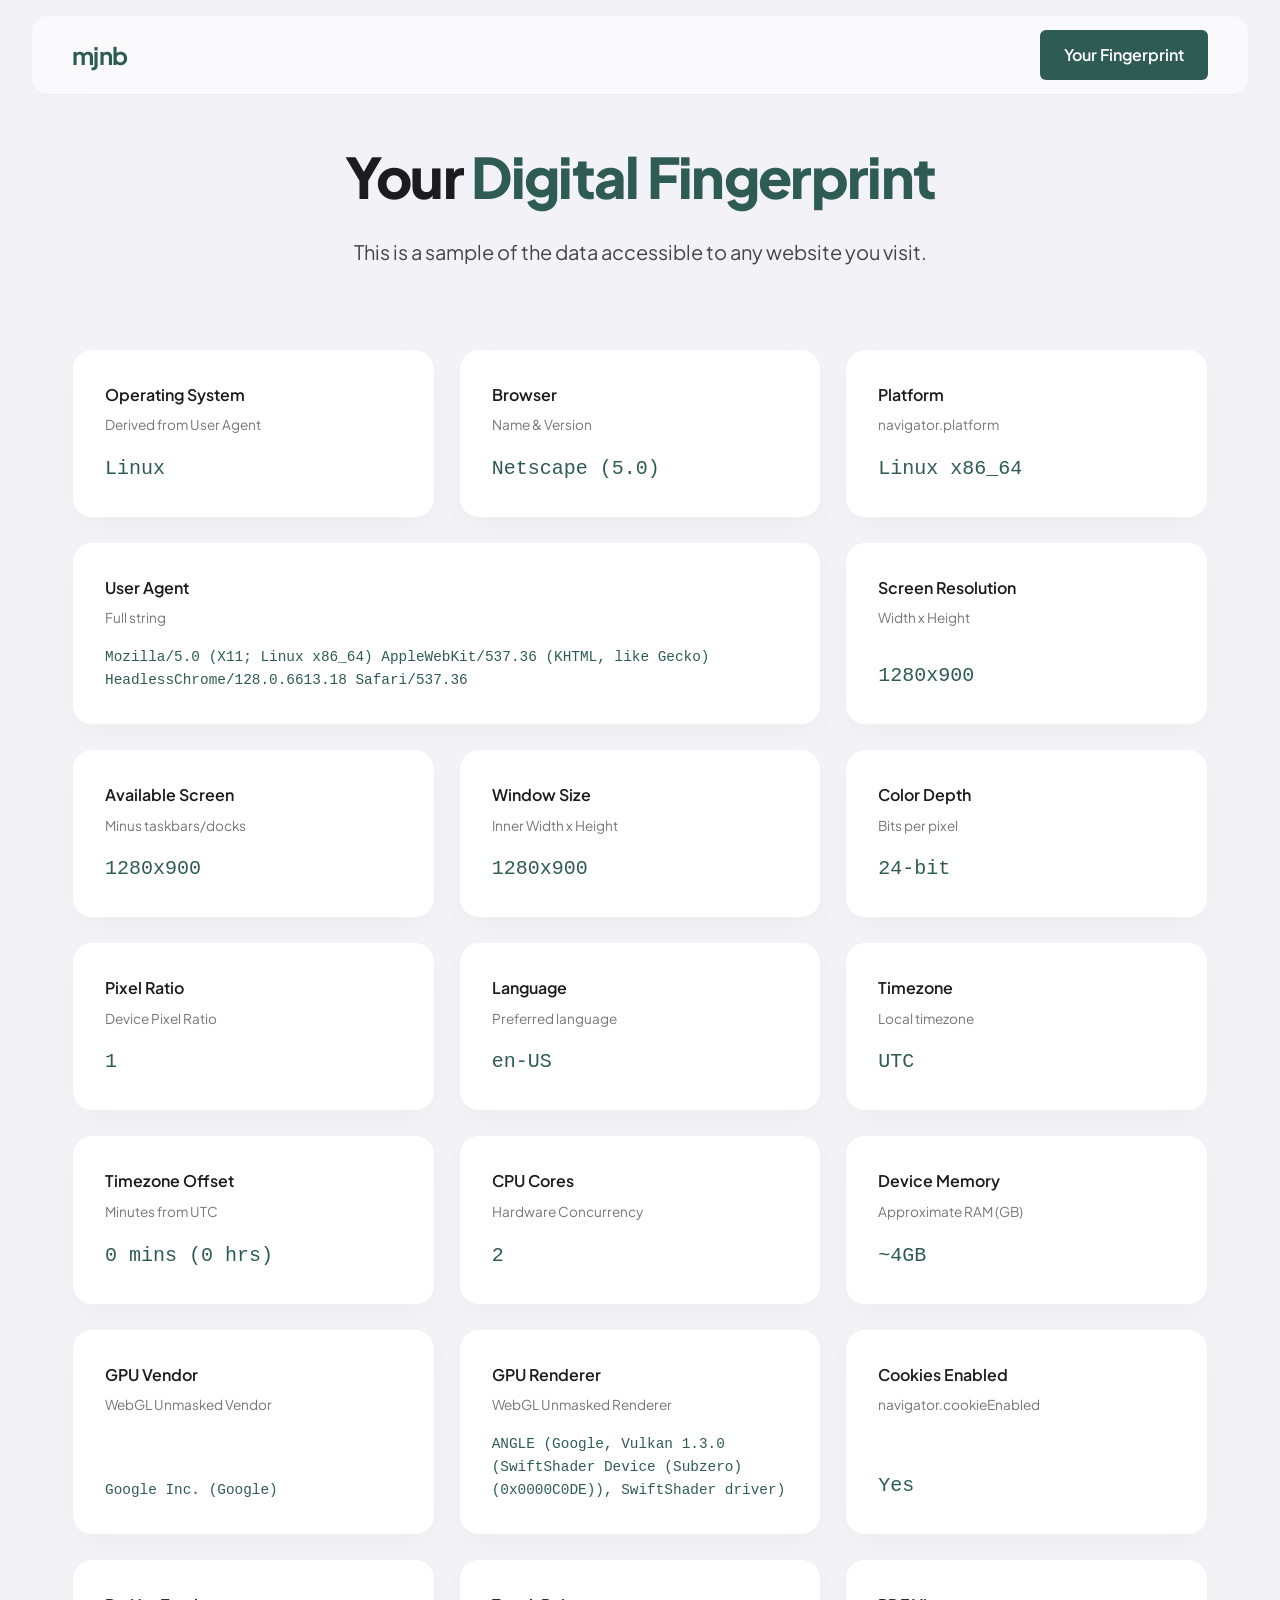
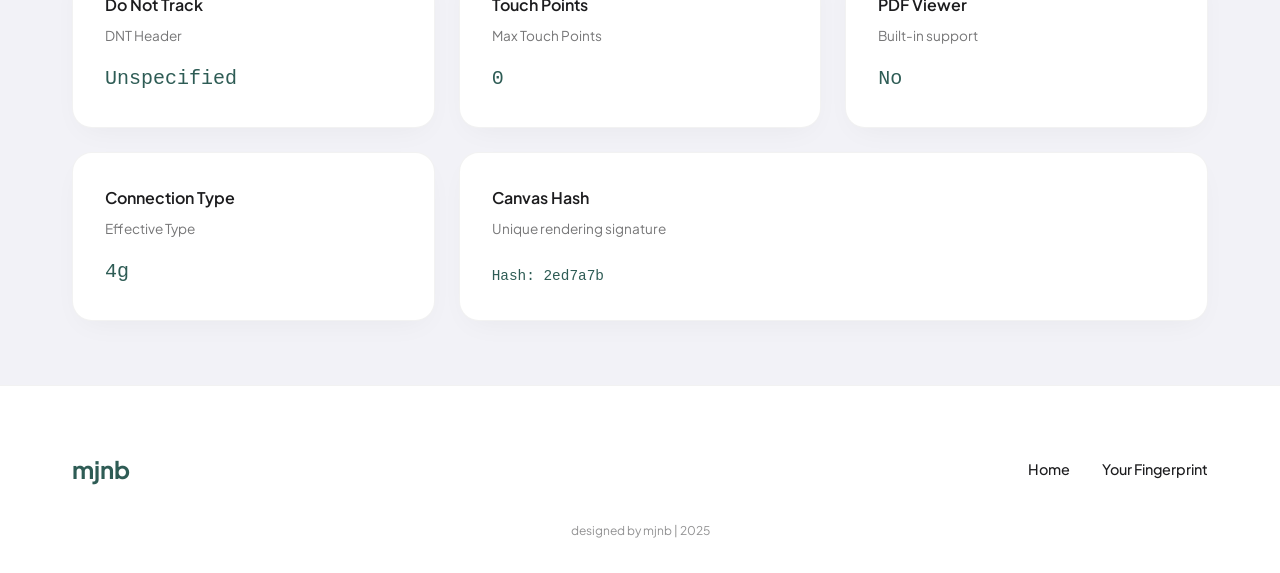
==== fingerprint.html @ 1ca8e342 "Add files via upload" ====
<!DOCTYPE html>
<html lang="en">

<head>
    <meta charset="UTF-8">
    <meta name="viewport" content="width=device-width, initial-scale=1.0">
    <title>mjnb fingerprinting | Your Fingerprint</title>
    <meta name="description" content="See what data your browser reveals to websites.">
    <link rel="preconnect" href="https://fonts.googleapis.com">
    <link rel="preconnect" href="https://fonts.gstatic.com" crossorigin>
    <link href="https://fonts.googleapis.com/css2?family=Plus+Jakarta+Sans:wght@300;400;500;600;700&display=swap"
        rel="stylesheet">
    <link rel="stylesheet" href="css/style.css">
</head>

<body>
    <header class="app-header">
        <div class="container">
            <a href="index.html" class="logo-link">
                <h1 class="logo">mjnb</h1>
            </a>
            <nav>
                <a href="fingerprint.html" class="btn btn-primary">Your Fingerprint</a>
            </nav>
        </div>
    </header>

    <main>
        <section class="hero small-hero">
            <div class="container">
                <h2 class="hero-title">Your <span class="gradient-text">Digital Fingerprint</span></h2>
                <p class="hero-subtitle">This is a sample of the data accessible to any website you visit.</p>
            </div>
        </section>

        <section class="dashboard-grid container">
            <!-- Identity & System -->
            <div class="data-card">
                <div class="card-front">
                    <div class="card-header">
                        <span class="card-label">Operating System</span>
                        <span class="card-info">Derived from User Agent</span>
                    </div>
                    <div class="card-value" id="os-val">Loading...</div>
                </div>
                <div class="card-back">
                    <p class="card-explanation">The software that manages your computer's hardware and resources.</p>
                </div>
            </div>
            <div class="data-card">
                <div class="card-front">
                    <div class="card-header">
                        <span class="card-label">Browser</span>
                        <span class="card-info">Name & Version</span>
                    </div>
                    <div class="card-value" id="browser-val">Loading...</div>
                </div>
                <div class="card-back">
                    <p class="card-explanation">The application you are using to access the internet.</p>
                </div>
            </div>
            <div class="data-card">
                <div class="card-front">
                    <div class="card-header">
                        <span class="card-label">Platform</span>
                        <span class="card-info">navigator.platform</span>
                    </div>
                    <div class="card-value" id="platform-val">Loading...</div>
                </div>
                <div class="card-back">
                    <p class="card-explanation">The underlying platform the browser is running on.</p>
                </div>
            </div>
            <div class="data-card" style="grid-column: span 2;">
                <div class="card-front">
                    <div class="card-header">
                        <span class="card-label">User Agent</span>
                        <span class="card-info">Full string</span>
                    </div>
                    <div class="card-value small" id="ua-val">Loading...</div>
                </div>
                <div class="card-back">
                    <p class="card-explanation">A string identifying your browser and operating system to websites.</p>
                </div>
            </div>

            <!-- Screen & Window -->
            <div class="data-card">
                <div class="card-front">
                    <div class="card-header">
                        <span class="card-label">Screen Resolution</span>
                        <span class="card-info">Width x Height</span>
                    </div>
                    <div class="card-value" id="res-val">Loading...</div>
                </div>
                <div class="card-back">
                    <p class="card-explanation">The total number of pixels on your screen.</p>
                </div>
            </div>
            <div class="data-card">
                <div class="card-front">
                    <div class="card-header">
                        <span class="card-label">Available Screen</span>
                        <span class="card-info">Minus taskbars/docks</span>
                    </div>
                    <div class="card-value" id="avail-res-val">Loading...</div>
                </div>
                <div class="card-back">
                    <p class="card-explanation">The screen space available for windows (excluding taskbars).</p>
                </div>
            </div>
            <div class="data-card">
                <div class="card-front">
                    <div class="card-header">
                        <span class="card-label">Window Size</span>
                        <span class="card-info">Inner Width x Height</span>
                    </div>
                    <div class="card-value" id="win-size-val">Loading...</div>
                </div>
                <div class="card-back">
                    <p class="card-explanation">The current size of your browser window.</p>
                </div>
            </div>
            <div class="data-card">
                <div class="card-front">
                    <div class="card-header">
                        <span class="card-label">Color Depth</span>
                        <span class="card-info">Bits per pixel</span>
                    </div>
                    <div class="card-value" id="color-depth-val">Loading...</div>
                </div>
                <div class="card-back">
                    <p class="card-explanation">The number of bits used to indicate the color of a single pixel.</p>
                </div>
            </div>
            <div class="data-card">
                <div class="card-front">
                    <div class="card-header">
                        <span class="card-label">Pixel Ratio</span>
                        <span class="card-info">Device Pixel Ratio</span>
                    </div>
                    <div class="card-value" id="pixel-ratio-val">Loading...</div>
                </div>
                <div class="card-back">
                    <p class="card-explanation">The ratio between physical pixels and logical CSS pixels.</p>
                </div>
            </div>

            <!-- Locale & Time -->
            <div class="data-card">
                <div class="card-front">
                    <div class="card-header">
                        <span class="card-label">Language</span>
                        <span class="card-info">Preferred language</span>
                    </div>
                    <div class="card-value" id="lang-val">Loading...</div>
                </div>
                <div class="card-back">
                    <p class="card-explanation">Your preferred language setting for web content.</p>
                </div>
            </div>
            <div class="data-card">
                <div class="card-front">
                    <div class="card-header">
                        <span class="card-label">Timezone</span>
                        <span class="card-info">Local timezone</span>
                    </div>
                    <div class="card-value" id="timezone-val">Loading...</div>
                </div>
                <div class="card-back">
                    <p class="card-explanation">Your local time zone setting.</p>
                </div>
            </div>
            <div class="data-card">
                <div class="card-front">
                    <div class="card-header">
                        <span class="card-label">Timezone Offset</span>
                        <span class="card-info">Minutes from UTC</span>
                    </div>
                    <div class="card-value" id="timezone-offset-val">Loading...</div>
                </div>
                <div class="card-back">
                    <p class="card-explanation">The difference in minutes between your time and UTC.</p>
                </div>
            </div>

            <!-- Hardware & Graphics -->
            <div class="data-card">
                <div class="card-front">
                    <div class="card-header">
                        <span class="card-label">CPU Cores</span>
                        <span class="card-info">Hardware Concurrency</span>
                    </div>
                    <div class="card-value" id="cores-val">Loading...</div>
                </div>
                <div class="card-back">
                    <p class="card-explanation">The number of logical processors available on your device.</p>
                </div>
            </div>
            <div class="data-card">
                <div class="card-front">
                    <div class="card-header">
                        <span class="card-label">Device Memory</span>
                        <span class="card-info">Approximate RAM (GB)</span>
                    </div>
                    <div class="card-value" id="mem-val">Loading...</div>
                </div>
                <div class="card-back">
                    <p class="card-explanation">The approximate amount of RAM on your device.</p>
                </div>
            </div>
            <div class="data-card">
                <div class="card-front">
                    <div class="card-header">
                        <span class="card-label">GPU Vendor</span>
                        <span class="card-info">WebGL Unmasked Vendor</span>
                    </div>
                    <div class="card-value small" id="gpu-vendor-val">Loading...</div>
                </div>
                <div class="card-back">
                    <p class="card-explanation">The manufacturer of your graphics card.</p>
                </div>
            </div>
            <div class="data-card">
                <div class="card-front">
                    <div class="card-header">
                        <span class="card-label">GPU Renderer</span>
                        <span class="card-info">WebGL Unmasked Renderer</span>
                    </div>
                    <div class="card-value small" id="gpu-renderer-val">Loading...</div>
                </div>
                <div class="card-back">
                    <p class="card-explanation">The specific model of your graphics card.</p>
                </div>
            </div>

            <!-- Browser Features -->
            <div class="data-card">
                <div class="card-front">
                    <div class="card-header">
                        <span class="card-label">Cookies Enabled</span>
                        <span class="card-info">navigator.cookieEnabled</span>
                    </div>
                    <div class="card-value" id="cookies-val">Loading...</div>
                </div>
                <div class="card-back">
                    <p class="card-explanation">Whether your browser allows websites to save small data files.</p>
                </div>
            </div>
            <div class="data-card">
                <div class="card-front">
                    <div class="card-header">
                        <span class="card-label">Do Not Track</span>
                        <span class="card-info">DNT Header</span>
                    </div>
                    <div class="card-value" id="dnt-val">Loading...</div>
                </div>
                <div class="card-back">
                    <p class="card-explanation">A request to websites not to track your browsing activities.</p>
                </div>
            </div>
            <div class="data-card">
                <div class="card-front">
                    <div class="card-header">
                        <span class="card-label">Touch Points</span>
                        <span class="card-info">Max Touch Points</span>
                    </div>
                    <div class="card-value" id="touch-val">Loading...</div>
                </div>
                <div class="card-back">
                    <p class="card-explanation">The maximum number of simultaneous touch points supported.</p>
                </div>
            </div>
            <div class="data-card">
                <div class="card-front">
                    <div class="card-header">
                        <span class="card-label">PDF Viewer</span>
                        <span class="card-info">Built-in support</span>
                    </div>
                    <div class="card-value" id="pdf-val">Loading...</div>
                </div>
                <div class="card-back">
                    <p class="card-explanation">Whether your browser has built-in PDF viewing capability.</p>
                </div>
            </div>

            <!-- Connection -->
            <div class="data-card">
                <div class="card-front">
                    <div class="card-header">
                        <span class="card-label">Connection Type</span>
                        <span class="card-info">Effective Type</span>
                    </div>
                    <div class="card-value" id="connection-val">Loading...</div>
                </div>
                <div class="card-back">
                    <p class="card-explanation">The estimated effective connection type (e.g., 4G).</p>
                </div>
            </div>

            <!-- Advanced -->
            <div class="data-card" style="grid-column: span 2;">
                <div class="card-front">
                    <div class="card-header">
                        <span class="card-label">Canvas Hash</span>
                        <span class="card-info">Unique rendering signature</span>
                    </div>
                    <div class="card-value small" id="canvas-val">Loading...</div>
                    <canvas id="fingerprint-canvas" style="display:none;"></canvas>
                </div>
                <div class="card-back">
                    <p class="card-explanation">A unique signature generated by how your browser renders graphics.</p>
                </div>
            </div>
        </section>
    </main>

    <footer class="app-footer">
        <div class="container">
            <div class="footer-content">
                <a href="index.html" class="footer-logo">mjnb</a>
                <div class="footer-links">
                    <a href="index.html" class="footer-link">Home</a>
                    <a href="fingerprint.html" class="footer-link">Your Fingerprint</a>
                </div>
            </div>
            <div class="footer-copyright">
                <p>designed by mjnb | 2025</p>
            </div>
        </div>
    </footer>

    <script src="js/script.js"></script>
    <script src="js/fingerprint.js"></script>
</body>

</html>
---- css/style.css ----
@import url('https://fonts.googleapis.com/css2?family=Plus+Jakarta+Sans:wght@300;400;500;600;700&display=swap');

:root {
    --bg-color: #f2f2f7;
    /* Neutral blended background */
    --text-color: #1c1c1e;
    /* Neutral dark text */
    --primary-color: #2e5c55;
    /* Dark Green */
    --primary-hover: #224540;
    /* Darker Green for hover */
    --secondary-color: #4a9ea6;
    /* Teal */
    --accent-color: #8ac5ff;
    /* Light Blue */
    --highlight-color: #f5d061;
    /* Soft Gold (keeping for existing highlights if needed) */
    --secondary-bg: #ffffff;
    /* White for cards */
    --accent-gradient: linear-gradient(135deg, #2e5c55 0%, #4a9ea6 100%);
    --font-family: 'Plus Jakarta Sans', -apple-system, BlinkMacSystemFont, sans-serif;
    --transition-speed: 0.4s;
    --card-shadow: 0 10px 30px -10px rgba(0, 0, 0, 0.05);
    --border-color: rgba(0, 0, 0, 0.05);
    --container-width: 1200px;
}

* {
    margin: 0;
    padding: 0;
    box-sizing: border-box;
}

body {
    font-family: var(--font-family);
    background-color: var(--bg-color);
    color: var(--text-color);
    line-height: 1.6;
    transition: background-color var(--transition-speed), color var(--transition-speed);
    -webkit-font-smoothing: antialiased;
}

.container {
    max-width: var(--container-width);
    margin: 0 auto;
    padding: 0 2rem;
}

/* Typography */
h1,
h2,
h3,
h4,
h5,
h6 {
    letter-spacing: -0.02em;
    color: var(--text-color);
}

p {
    color: var(--text-color);
    opacity: 0.8;
    font-size: 1.125rem;
    line-height: 1.7;
}

/* Header */
.app-header {
    padding: 0.9rem 0;
    /* Reduced to 60% of 1.5rem */
    position: sticky;
    top: 1rem;
    /* Stick with a gap from the top */
    background-color: rgba(255, 255, 255, 0.6);
    /* More transparent */
    backdrop-filter: blur(20px);
    /* Stronger blur */
    -webkit-backdrop-filter: blur(20px);
    z-index: 100;
    border-bottom: 1px solid rgba(0, 0, 0, 0.05);
    margin: 0 2rem;
    /* Side spacing */
    border-radius: 16px;
    /* Rounded corners */
    width: auto;
    /* Allow margins to take effect */
}

.app-header .container {
    display: flex;
    justify-content: space-between;
    align-items: center;
}

.logo {
    font-size: 1.5rem;
    font-weight: 700;
    color: var(--primary-color);
    letter-spacing: -0.03em;
}

.footer-copyright {
    text-align: center;
    opacity: 0.6;
}

.footer-copyright p {
    font-size: 0.75rem;
    /* Explicitly override global p size */
    margin: 0;
    /* Remove default margin if any */
}

.logo-link {
    text-decoration: none;
    /* Remove underline from logo link */
}

/* Buttons */
.icon-btn {
    background: none;
    border: none;
    cursor: pointer;
    color: var(--text-color);
    padding: 0.5rem;
    border-radius: 50%;
    transition: background-color var(--transition-speed);
    display: flex;
    align-items: center;
    justify-content: center;
}

.icon-btn:hover {
    background-color: var(--border-color);
}

.btn {
    padding: 0.75rem 1.5rem;
    border-radius: 6px;
    font-weight: 600;
    cursor: pointer;
    transition: all 0.3s ease;
    /* Smoother transition for hover effects */
    border: none;
    font-size: 1rem;
    text-decoration: none;
    display: inline-block;
}

.btn-primary {
    background-color: var(--primary-color);
    color: #ffffff;
    /* Ensure high contrast */
}

.btn-primary:hover {
    background-color: #3a726a;
    /* Lighter/more saturated green */
    transform: translateY(-2px);
    box-shadow: 0 4px 12px rgba(46, 92, 85, 0.3);
    /* Colored shadow */
}

.btn-secondary {
    background-color: transparent;
    color: var(--text-color);
    border: 1px solid var(--border-color);
    margin-left: 1rem;
}

.btn-secondary:hover {
    background-color: var(--border-color);
    transform: translateY(-2px);
}

/* Hero Section */
.hero {
    padding: 8rem 0 6rem;
    text-align: center;
}

.hero-title {
    font-size: 3.5rem;
    font-weight: 800;
    line-height: 1.2;
    margin-bottom: 1.5rem;
    letter-spacing: -0.03em;
}

.gradient-text {
    color: var(--primary-color);
    background: none;
    -webkit-text-fill-color: initial;
}

.hero-subtitle {
    font-size: 1.25rem;
    color: var(--text-color);
    opacity: 0.8;
    max-width: 600px;
    margin: 0 auto 3rem;
}

/* Section Blocks */
/* Alternating Sections */
.alternating-section {
    display: flex;
    align-items: center;
    gap: 4rem;
    padding: 6rem 0;
    border-bottom: 1px solid var(--border-color);
}

.alternating-section:last-child {
    border-bottom: none;
}

.alternating-section:nth-child(even) {
    flex-direction: row-reverse;
}

.section-content {
    flex: 1;
}

.section-image {
    flex: 1;
    border-radius: 24px;
    overflow: hidden;
    box-shadow: var(--card-shadow);
    aspect-ratio: 16/10;
    background: var(--secondary-bg);
    display: flex;
    align-items: center;
    justify-content: center;
    position: relative;
}

/* Image Placeholder Gradient */
.section-image::before {
    content: '';
    position: absolute;
    top: 0;
    left: 0;
    width: 100%;
    height: 100%;
    background: linear-gradient(135deg, rgba(46, 92, 85, 0.05) 0%, rgba(74, 158, 166, 0.05) 100%);
    z-index: 1;
}

.section-image img {
    width: 100%;
    height: 100%;
    object-fit: cover;
    transition: transform 0.6s ease;
    z-index: 2;
    /* Ensure image is above gradient */
}

.section-image:hover img {
    transform: scale(1.05);
}

.section-block h3 {
    font-size: 2.5rem;
    margin-bottom: 1rem;
    font-weight: 700;
    color: var(--text-color);
}

.section-block p {
    font-size: 1.25rem;
    opacity: 0.8;
    max-width: 100%;
}

@media (max-width: 900px) {
    .alternating-section {
        flex-direction: column !important;
        text-align: center;
        gap: 2rem;
    }

    .section-image {
        width: 100%;
    }
}

/* Dashboard Styles */
.small-hero {
    padding: 4rem 0 2rem;
}

/* Dashboard Grid */
.dashboard-grid {
    display: grid;
    grid-template-columns: repeat(auto-fill, minmax(300px, 1fr));
    gap: 1.5rem;
    padding-bottom: 4rem;
}

.data-card {
    background-color: var(--secondary-bg);
    padding: 2rem;
    border-radius: 20px;
    box-shadow: var(--card-shadow);
    border: 1px solid var(--border-color);
    transition: transform var(--transition-speed), box-shadow var(--transition-speed);
    display: grid;
    /* Changed to grid for stacking */
    height: 100%;
    position: relative;
}

.card-front,
.card-back {
    grid-area: 1 / 1;
    /* Stack on top of each other */
    transition: opacity 0.4s ease;
    width: 100%;
    height: 100%;
}

.card-front {
    display: flex;
    flex-direction: column;
    justify-content: space-between;
    opacity: 1;
}

.card-back {
    opacity: 0;
    display: flex;
    align-items: center;
    justify-content: center;
    text-align: center;
    pointer-events: none;
    /* Let clicks pass through if needed, though grid handles it */
}

.data-card:hover .card-front {
    opacity: 0;
}

.data-card:hover .card-back {
    opacity: 1;
}

.card-explanation {
    font-size: 1rem;
    color: var(--text-color);
    line-height: 1.5;
    font-weight: 500;
}

.data-card:hover {
    transform: translateY(-5px);
    box-shadow: 0 20px 40px -10px rgba(0, 0, 0, 0.1);
}

.card-header {
    margin-bottom: 1rem;
}

.card-label {
    font-size: 1rem;
    font-weight: 600;
    color: var(--text-color);
    display: block;
    margin-bottom: 0.25rem;
}

.card-info {
    font-size: 0.85rem;
    opacity: 0.6;
    font-weight: 400;
}

.card-value {
    font-family: 'SF Mono', 'Menlo', monospace;
    font-size: 1.25rem;
    color: var(--primary-color);
    font-weight: 500;
    word-break: break-word;
}

/* Helper for long values */
.card-value.small {
    font-size: 0.9rem;
}

/* Footer */
.app-footer {
    padding: 4rem 0 2rem;
    background-color: var(--secondary-bg);
    border-top: 1px solid var(--border-color);
    font-size: 0.9rem;
}

.footer-content {
    display: flex;
    justify-content: space-between;
    align-items: center;
    margin-bottom: 2rem;
}

.footer-logo {
    font-size: 1.5rem;
    font-weight: 700;
    color: var(--primary-color);
    text-decoration: none;
}

.footer-links {
    display: flex;
    gap: 2rem;
}

.footer-link {
    color: var(--text-color);
    text-decoration: none;
    font-weight: 500;
    transition: color 0.2s ease;
}

.footer-link:hover {
    color: var(--primary-color);
}

.footer-copyright {
    text-align: center;
    opacity: 0.6;
    font-size: 0.5rem;
}

.logo-link {
    text-decoration: none;
}
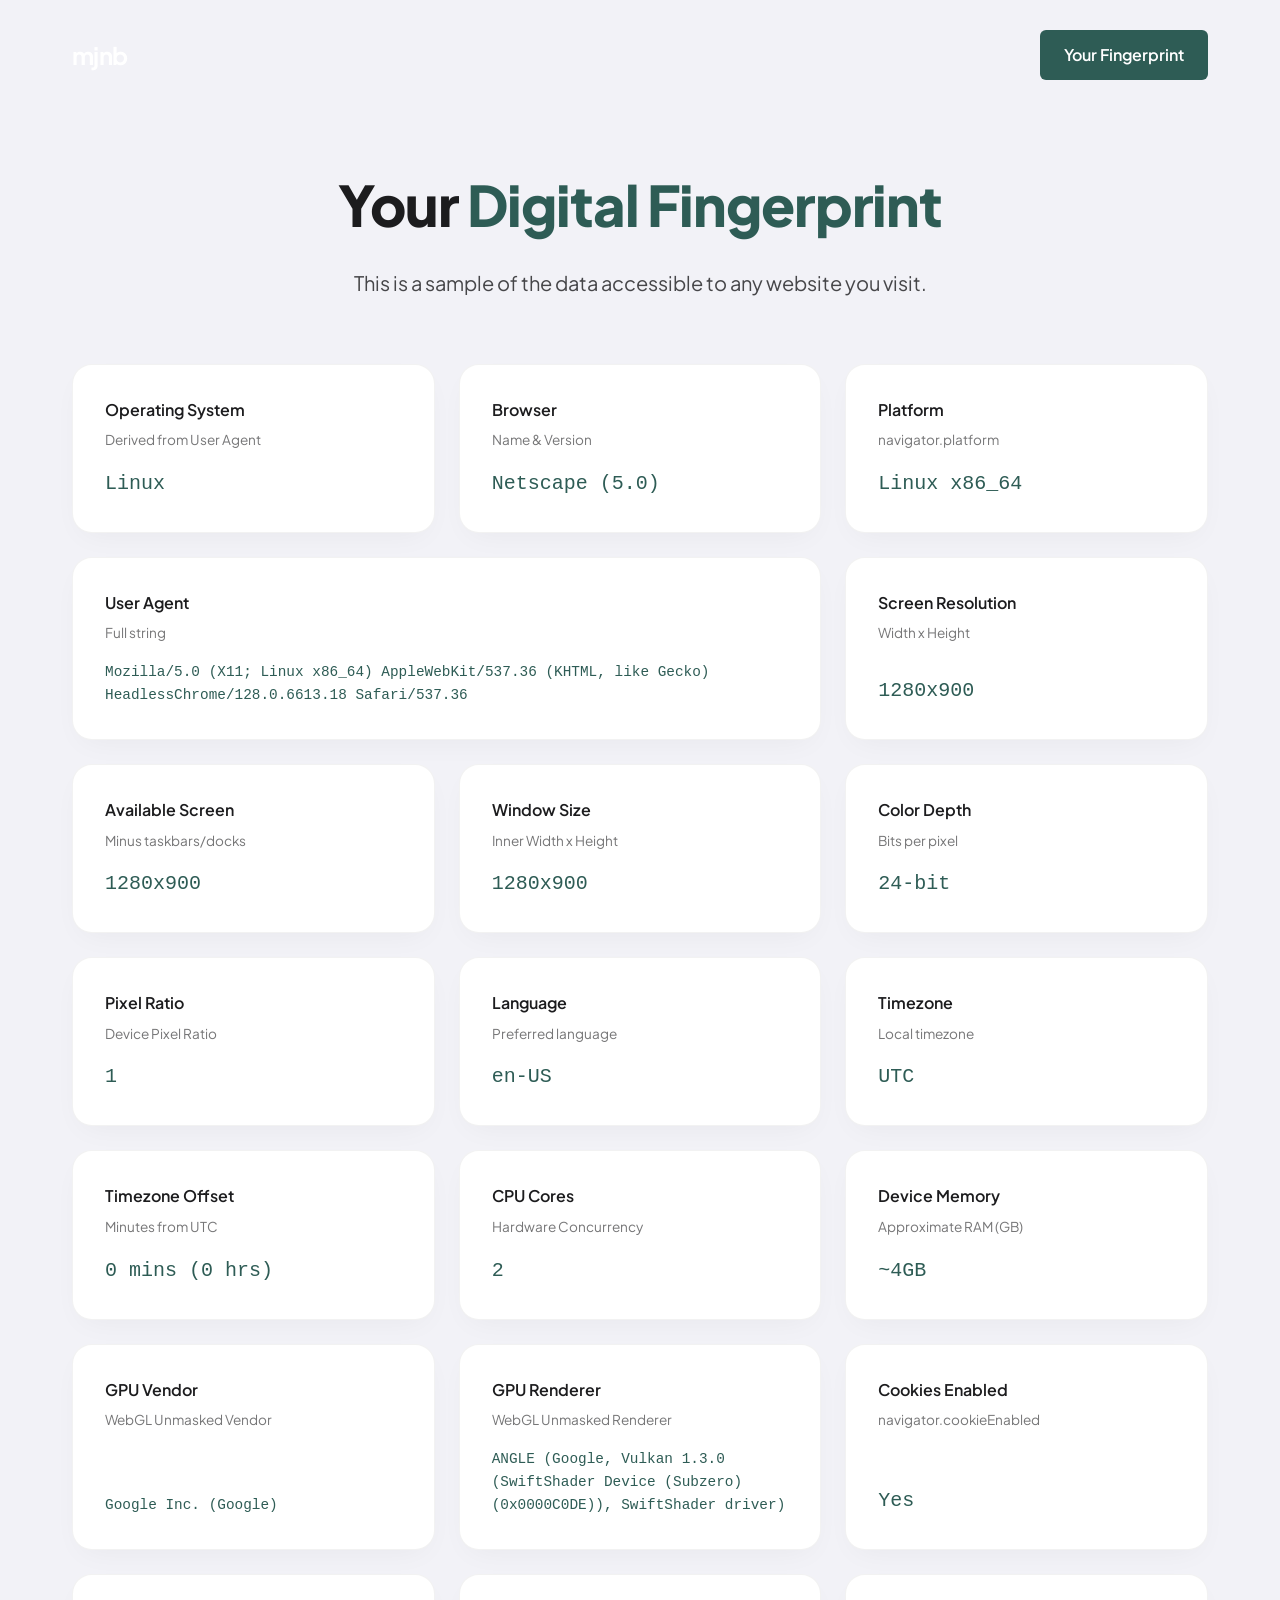
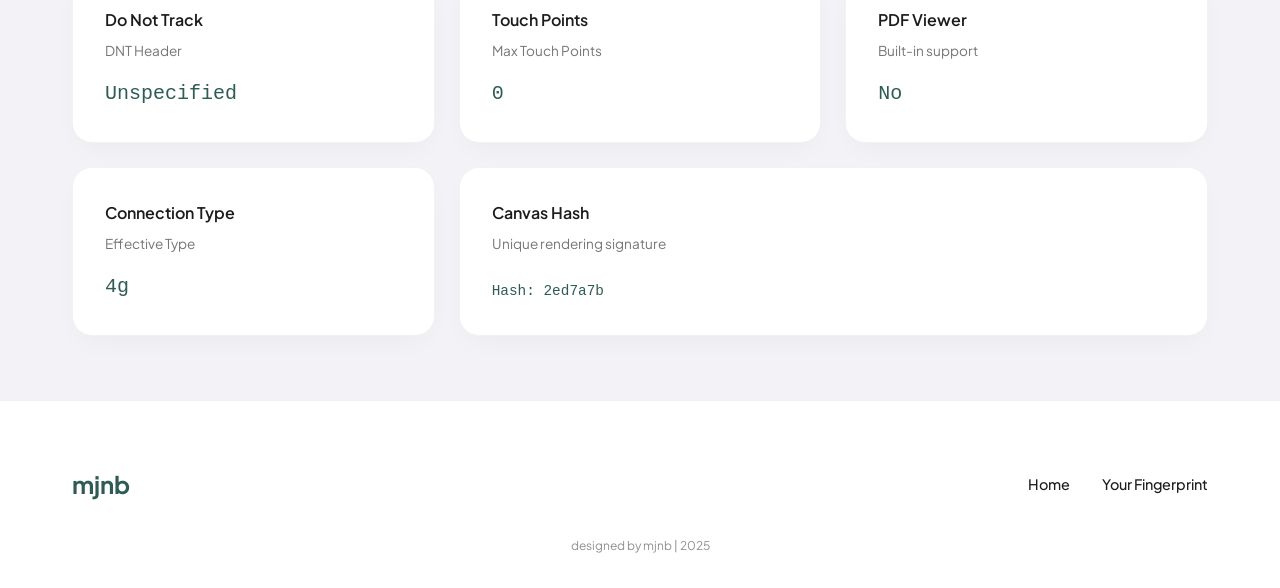
==== commit e1142cc0: "Add files via upload" ====
--- a/fingerprint.html
+++ b/fingerprint.html
@@ -28,7 +28,7 @@
     <main>
         <section class="hero small-hero">
             <div class="container">
-                <h2 class="hero-title">Your <span class="gradient-text">Digital Fingerprint</span></h2>
+                <h2 class="hero-title">Your <span class="theme-text">Digital Fingerprint</span></h2>
                 <p class="hero-subtitle">This is a sample of the data accessible to any website you visit.</p>
             </div>
         </section>
--- a/css/style.css
+++ b/css/style.css
@@ -67,23 +67,33 @@
 /* Header */
 .app-header {
     padding: 0.9rem 0;
-    /* Reduced to 60% of 1.5rem */
-    position: sticky;
+    position: fixed;
+    left: 1rem;
+    right: 1rem;
     top: 1rem;
-    /* Stick with a gap from the top */
-    background-color: rgba(255, 255, 255, 0.6);
-    /* More transparent */
-    backdrop-filter: blur(20px);
-    /* Stronger blur */
-    -webkit-backdrop-filter: blur(20px);
+    background-color: transparent;
+    /* Default transparent */
+    backdrop-filter: none;
+    /* Default no blur */
+    -webkit-backdrop-filter: none;
     z-index: 100;
+    border-bottom: 1px solid transparent;
+    /* Default no border */
+    margin: 0 auto;
+    border-radius: 16px;
+    width: auto;
+    max-width: var(--container-width);
+    transition: all 0.4s ease;
+    /* Smooth transition */
+}
+
+/* Scrolled State */
+.app-header.scrolled {
+    background-color: rgba(255, 255, 255, 0.7);
+    backdrop-filter: blur(40px) contrast(1.7);
+    -webkit-backdrop-filter: blur(40px) contrast(1.7);
     border-bottom: 1px solid rgba(0, 0, 0, 0.05);
-    margin: 0 2rem;
-    /* Side spacing */
-    border-radius: 16px;
-    /* Rounded corners */
-    width: auto;
-    /* Allow margins to take effect */
+    box-shadow: 0 4px 30px rgba(0, 0, 0, 0.05);
 }
 
 .app-header .container {
@@ -95,8 +105,15 @@
 .logo {
     font-size: 1.5rem;
     font-weight: 700;
+    color: #ffffff;
+    /* Default white text */
+    letter-spacing: -0.03em;
+    transition: color 0.4s ease;
+}
+
+.app-header.scrolled .logo {
     color: var(--primary-color);
-    letter-spacing: -0.03em;
+    /* Revert to theme color on scroll */
 }
 
 .footer-copyright {
@@ -173,32 +190,174 @@
     transform: translateY(-2px);
 }
 
-/* Hero Section */
+/* Hero Section (Default - for Fingerprint Page) */
 .hero {
-    padding: 8rem 0 6rem;
+    padding: 8rem 0 4rem;
     text-align: center;
+    position: relative;
+    overflow: hidden;
 }
 
 .hero-title {
     font-size: 3.5rem;
     font-weight: 800;
-    line-height: 1.2;
-    margin-bottom: 1.5rem;
-    letter-spacing: -0.03em;
-}
-
-.gradient-text {
-    color: var(--primary-color);
-    background: none;
-    -webkit-text-fill-color: initial;
+    margin-bottom: 1rem;
+    letter-spacing: -0.02em;
+    position: relative;
+    z-index: 2;
 }
 
 .hero-subtitle {
     font-size: 1.25rem;
-    color: var(--text-color);
-    opacity: 0.8;
+    color: var(--text-secondary);
     max-width: 600px;
-    margin: 0 auto 3rem;
+    margin: 0 auto 2rem;
+    position: relative;
+    z-index: 2;
+}
+
+/* Full Page Splash Modifier (Homepage) */
+.hero-splash {
+    min-height: 100vh;
+    display: flex;
+    align-items: center;
+    justify-content: center;
+    background: radial-gradient(circle at center, #1a2c2a 0%, #050505 100%);
+    /* Lighter, vibrant dark teal center */
+    padding: 0;
+    /* Reset padding for full centering */
+    color: #ffffff;
+}
+
+.hero-splash .container {
+    position: relative;
+    z-index: 10;
+}
+
+.hero-splash .hero-title {
+    font-size: 5rem;
+    /* Huge impact */
+    font-weight: 800;
+    line-height: 1.1;
+    margin-bottom: 1.5rem;
+    letter-spacing: -0.04em;
+    animation: slideUpFade 1s ease-out forwards;
+    opacity: 0;
+    transform: translateY(30px);
+    color: #ffffff;
+}
+
+.hero-splash .hero-subtitle {
+    font-size: 1.5rem;
+    color: rgba(255, 255, 255, 0.9);
+    /* Increased contrast */
+    max-width: 700px;
+    margin: 0 auto 2.5rem;
+    font-weight: 400;
+    animation: slideUpFade 1s ease-out 0.3s forwards;
+    opacity: 0;
+    transform: translateY(20px);
+}
+
+.hero-splash .hero-actions {
+    animation: slideUpFade 1s ease-out 0.6s forwards;
+    opacity: 0;
+    transform: translateY(20px);
+}
+
+/* Animated Background Effects */
+.splash-bg {
+    position: absolute;
+    top: 0;
+    left: 0;
+    width: 100%;
+    height: 100%;
+    z-index: 1;
+    overflow: hidden;
+    pointer-events: none;
+}
+
+.orb {
+    position: absolute;
+    border-radius: 50%;
+    filter: blur(80px);
+    opacity: 0.6;
+    animation: floatOrb 20s infinite ease-in-out alternate;
+}
+
+.orb-1 {
+    width: 600px;
+    height: 600px;
+    background: var(--primary-color);
+    top: -10%;
+    left: -10%;
+    animation-duration: 25s;
+}
+
+.orb-2 {
+    width: 500px;
+    height: 500px;
+    background: var(--secondary-color);
+    bottom: -10%;
+    right: -5%;
+    animation-duration: 30s;
+    animation-delay: -5s;
+}
+
+.orb-3 {
+    width: 300px;
+    height: 300px;
+    background: var(--accent-color);
+    top: 40%;
+    left: 60%;
+    animation-duration: 20s;
+    animation-delay: -10s;
+    opacity: 0.4;
+}
+
+@keyframes floatOrb {
+    0% {
+        transform: translate(0, 0) scale(1);
+    }
+
+    33% {
+        transform: translate(30px, 50px) scale(1.1);
+    }
+
+    66% {
+        transform: translate(-20px, 20px) scale(0.9);
+    }
+
+    100% {
+        transform: translate(0, 0) scale(1);
+    }
+}
+
+@keyframes slideUpFade {
+    to {
+        opacity: 1;
+        transform: translateY(0);
+    }
+}
+
+.gradient-text {
+    background: linear-gradient(135deg, #fff 0%, var(--accent-color) 100%);
+    -webkit-background-clip: text;
+    -webkit-text-fill-color: transparent;
+    background-clip: text;
+    color: transparent;
+}
+
+.btn-lg {
+    padding: 1rem 2.5rem;
+    font-size: 1.1rem;
+    border-radius: 50px;
+    box-shadow: 0 10px 30px rgba(46, 92, 85, 0.4);
+}
+
+.btn-lg:hover {
+    transform: translateY(-3px) scale(1.02);
+    box-shadow: 0 15px 40px rgba(46, 92, 85, 0.6);
 }
 
 /* Section Blocks */
@@ -288,7 +447,11 @@
 
 /* Dashboard Styles */
 .small-hero {
-    padding: 4rem 0 2rem;
+    padding: 10rem 0 2rem;
+}
+
+.theme-text {
+    color: var(--primary-color);
 }
 
 /* Dashboard Grid */
